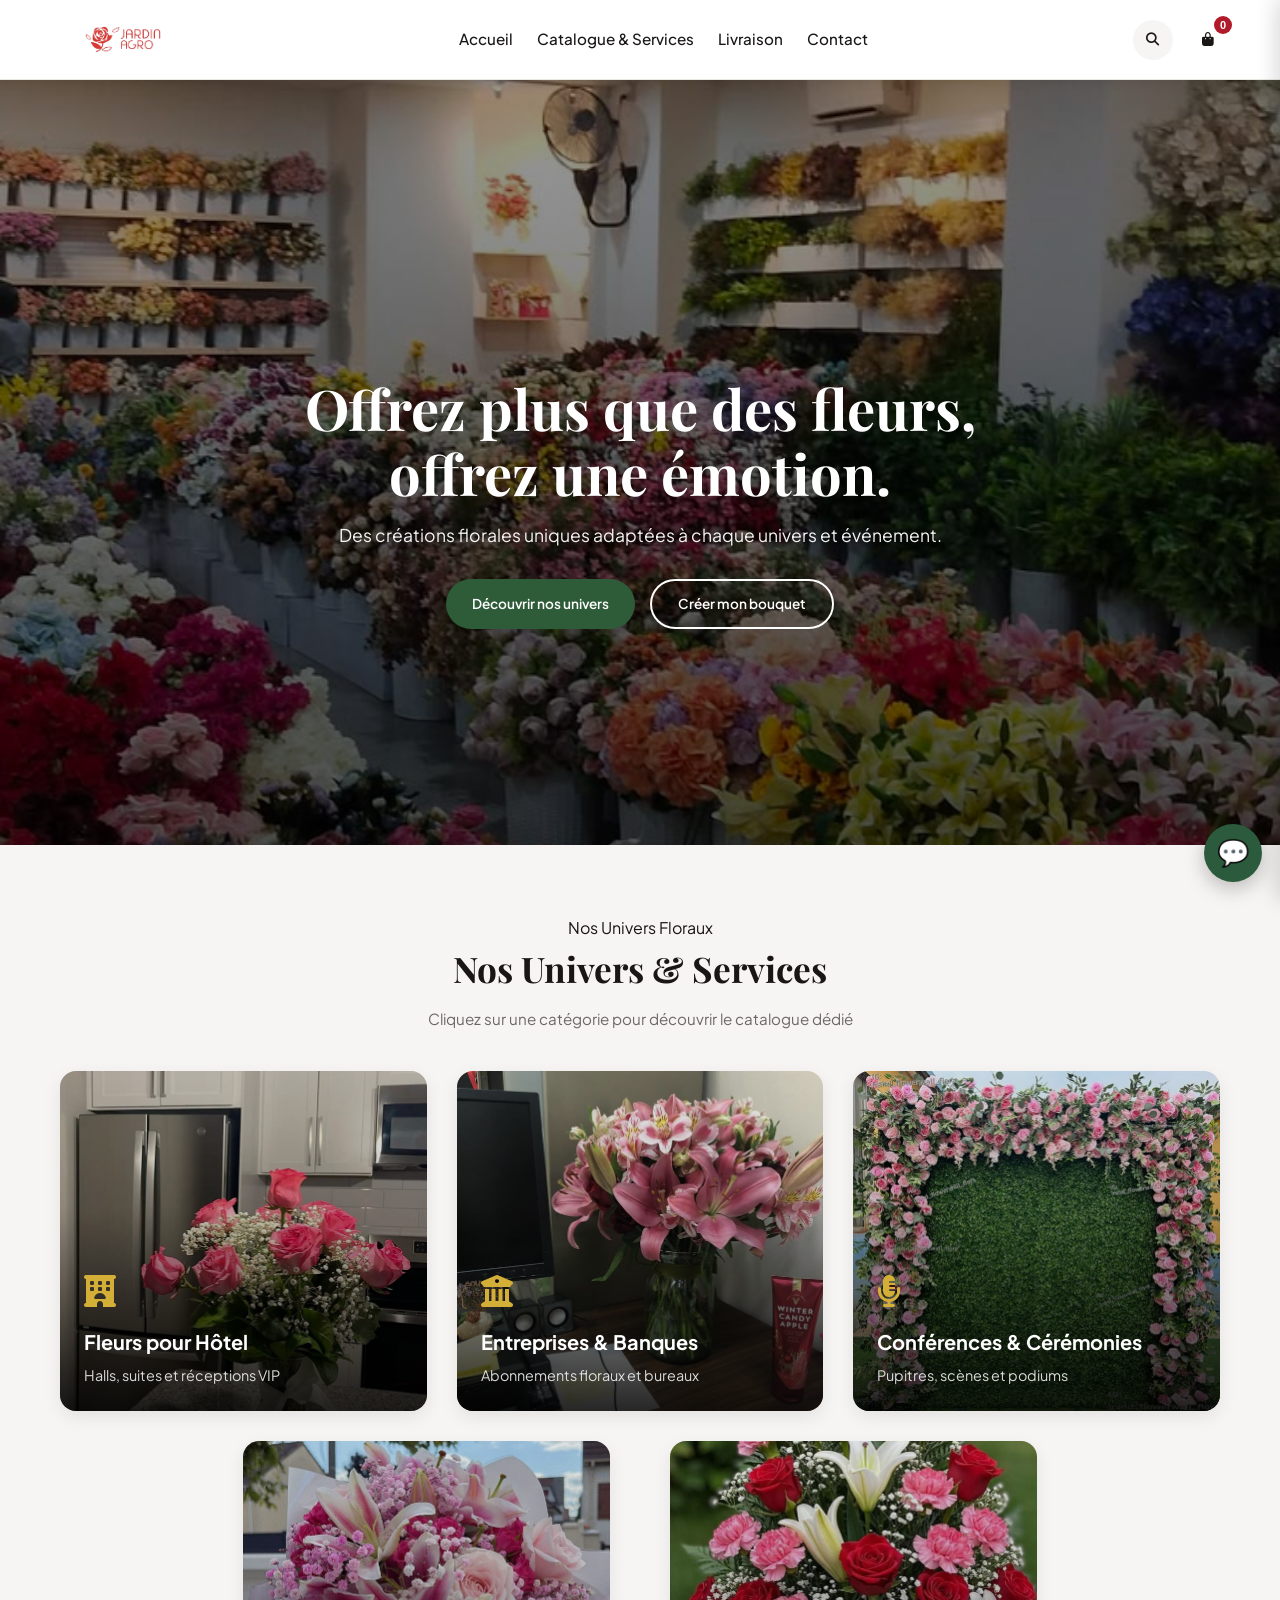
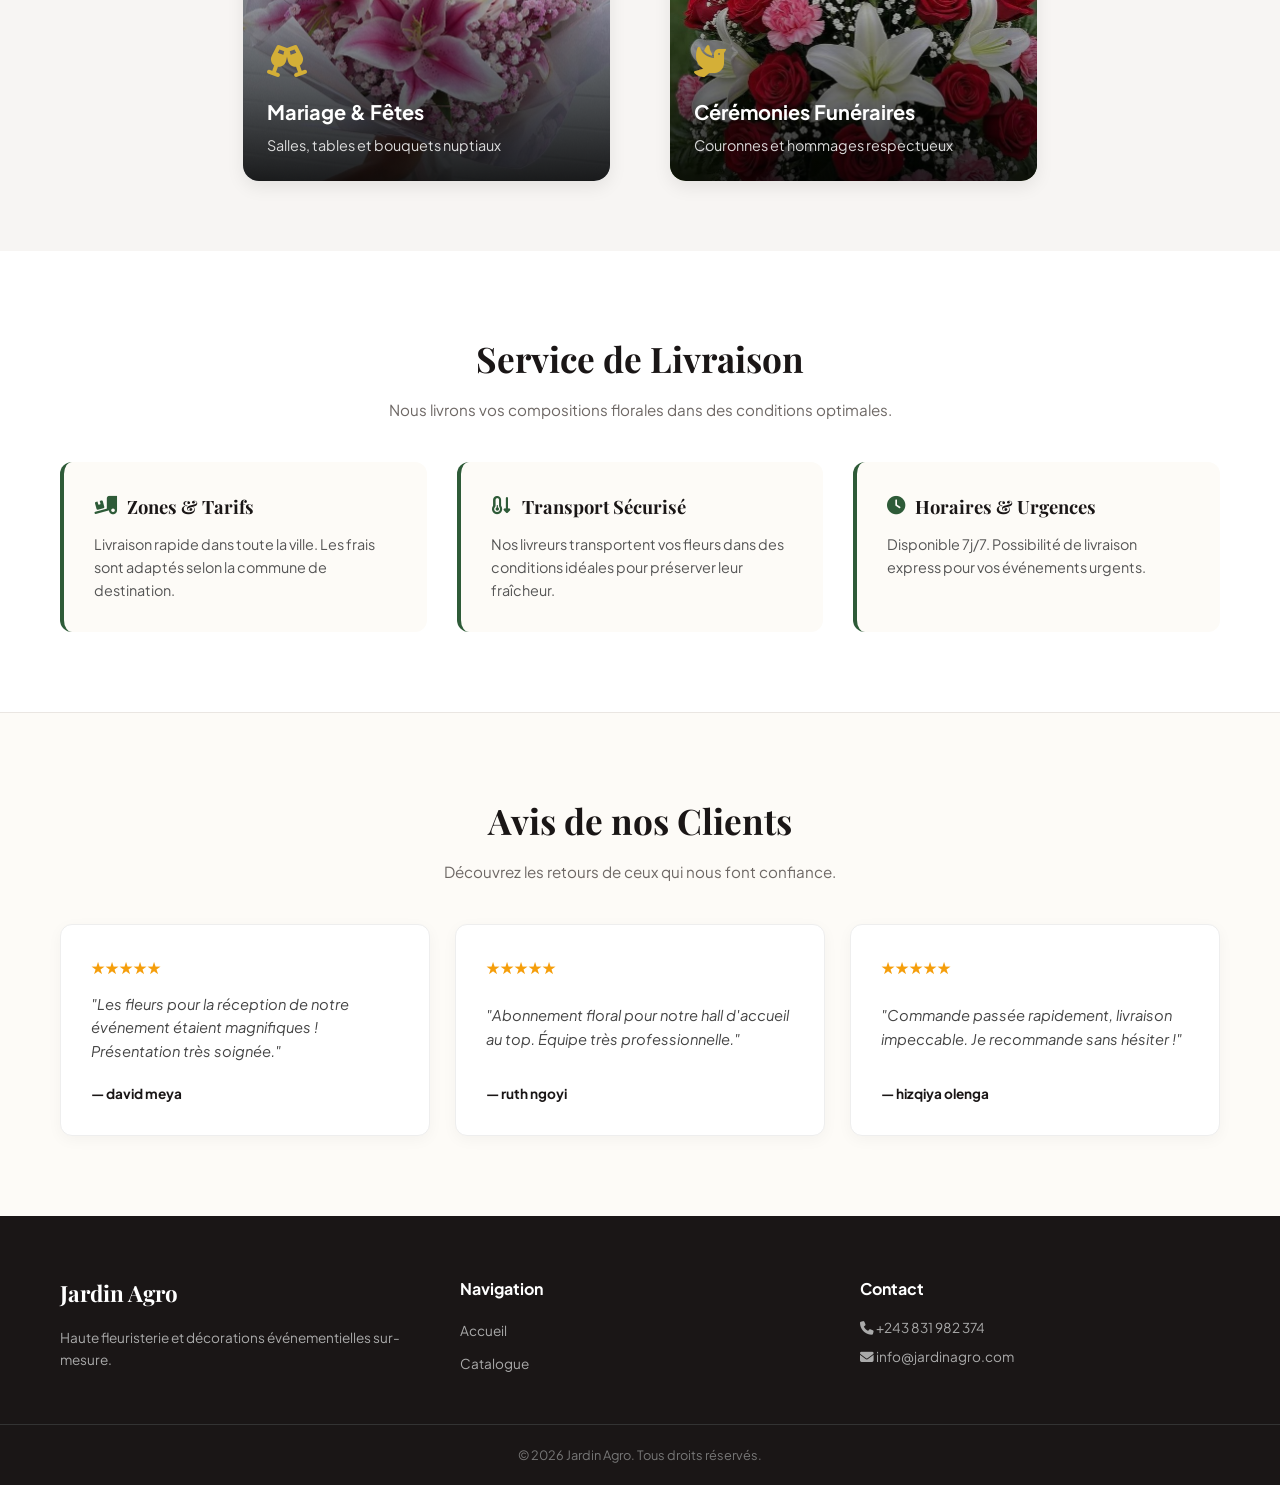
==== index.html @ 0d2e0cc0 "Remove floating FAQ button and styles Removed floating FAQ button and its associated styles." ====
<!DOCTYPE html>
<html lang="fr">
<head>
  <meta charset="UTF-8">
  <meta name="viewport" content="width=device-width, initial-scale=1.0">
  <title>Jardin Agro — Haute Fleuristerie</title>

  <!-- Google Fonts & Font Awesome -->
  <link rel="preconnect" href="https://fonts.googleapis.com">
  <link rel="preconnect" href="https://fonts.gstatic.com" crossorigin>
  <link href="https://fonts.googleapis.com/css2?family=Playfair+Display:wght@600;700&family=Plus+Jakarta+Sans:wght@400;500;600;700&display=swap" rel="stylesheet">
  <link rel="stylesheet" href="https://cdnjs.cloudflare.com/ajax/libs/font-awesome/6.4.0/css/all.min.css">
  <link rel="stylesheet" href="css/style.css?v=5.0">

  <!-- Style additionnel pour les suggestions de recherche -->
  <style>
    .search-suggestions{
      position: absolute;
      top: calc(100% + 8px);
      right: 0;
      width: 260px;
      max-width: 80vw;
      background: var(--white, #fff);
      border: 1px solid var(--grey-mid, #EAE6E2);
      border-radius: 12px;
      box-shadow: 0 10px 24px rgba(0,0,0,0.12);
      overflow: hidden;
      display: none;
      z-index: 1100;
    }
    .search-suggestions.active{ display:block; }
    .search-suggestion-item{
      display:flex; align-items:center; gap: 10px;
      padding: 10px 16px;
      font-size: 0.85rem;
      color: var(--ink, #1A1616);
      cursor: pointer;
      font-family: var(--font-body, 'Plus Jakarta Sans', sans-serif);
    }
    .search-suggestion-item + .search-suggestion-item{
      border-top: 1px solid var(--grey-mid, #EAE6E2);
    }
    .search-suggestion-item:hover{ background: var(--bg-light, #F7F5F3); }
    .search-suggestion-item i{ color: var(--primary-color, #2e5b38); width: 14px; text-align:center; flex-shrink:0; }
    .search-suggestion-empty{
      padding: 12px 16px;
      font-size: 0.82rem;
      color: var(--ink-soft, #6E6865);
    }
    @media (max-width: 767px){
      .search-suggestions{
        left: 0; right: 0;
        width: auto; max-width: none;
      }
    }
  </style>
</head>
<body>

  <!-- HEADER -->
  <header class="site-header">
    <div class="container header-inner">
      
      <!-- Logo -->
      <a href="index.html" class="logo" style="display: flex; align-items: center; gap: 12px; text-decoration: none;">
        <img src="image/logi.png" alt="Logo Jardin Agro" style="height: 80px; width: auto;" onerror="this.style.display='none'">
      </a>

      <!-- Navigation -->
      <nav class="nav-menu" id="navMenu">
        <a href="index.html">Accueil</a>
        <a href="#univers">Catalogue & Services</a>
        <a href="#livraison">Livraison</a>
        <a href="#contact">Contact</a>
      </nav>

      <!-- Zone Actions : Recherche + Bouton Hamburger + Panier -->
      <div class="header-actions" style="display: flex; align-items: center; gap: 15px;">
        <div class="search-widget" id="searchWidget">
          <button class="icon-btn" id="searchToggle" aria-label="Rechercher une fleur">
            <i class="fa-solid fa-magnifying-glass"></i>
          </button>
          <form class="search-form" id="searchForm" role="search">
            <input
              type="search"
              id="searchInput"
              class="search-input"
              placeholder="Rechercher une fleur..."
              aria-label="Rechercher une fleur"
              autocomplete="off"
            >
            <div class="search-suggestions" id="searchSuggestions"></div>
          </form>
        </div>
        <button class="menu-toggle" id="menuToggle" aria-label="Ouvrir le menu">
          <span></span>
          <span></span>
          <span></span>
        </button>

        <!-- ✅ BOUTON PANIER CORRIGÉ (Plus de lien vers cart.html) -->
        <button type="button" class="icon-btn" id="cartToggle" aria-label="Panier" style="background:none; border:none; cursor:pointer; position:relative;">
          <i class="fa-solid fa-bag-shopping"></i> 
          <span class="cart-count" id="cartBadge">0</span>
        </button>
      </div>

    </div>
  </header>

  <!-- HERO SECTION -->
  <section class="hero">
    <div class="hero-media">
      <img src="image/couverture.jpg" alt="Accueil Jardin Agro" class="hero-img">
    </div>
    <div class="hero-overlay"></div>
    <div class="hero-content">
      <h1 class="hero-title">Offrez plus que des fleurs, offrez une émotion.</h1>
      <p class="hero-subtitle">Des créations florales uniques adaptées à chaque univers et événement.</p>
      <div style="display:flex; gap:15px; justify-content:center;">
        <div style="display:flex; gap:15px; justify-content:center;">
          <a href="#univers" class="btn btn-primary">Découvrir nos univers</a>
          <a href="creer-bouquet.html" class="btn btn-secondary">Créer mon bouquet</a>
        </div>
      </div>
    </div>
  </section>

  <!-- SECTION UNIVERS & SERVICES -->
  <section id="univers" class="services-section">
    <div class="container">
      <div class="section-header">
        <span class="sub-title">Nos Univers Floraux</span>
        <h2>Nos Univers & Services</h2>
        <p>Cliquez sur une catégorie pour découvrir le catalogue dédié</p>
      </div>

      <div class="services-grid">
        
        <!-- 1. Hôtel -->
        <a href="products.html?category=hotel" class="service-card-link">
          <div class="service-card">
            <img src="image/hotel.jpg" alt="Fleurs pour Hôtel" class="service-card-bg">
            <div class="service-card-overlay"></div>
            <div class="service-card-content">
              <div class="service-card-icon"><i class="fa-solid fa-hotel"></i></div>
              <h3 class="service-card-title">Fleurs pour Hôtel</h3>
              <p class="service-card-desc">Halls, suites et réceptions VIP</p>
            </div>
          </div>
        </a>

        <!-- 2. Entreprises & Banques -->
        <a href="products.html?category=entreprise" class="service-card-link">
          <div class="service-card">
            <img src="image/bureau.jpg" alt="Fleurs Entreprises & Banques" class="service-card-bg">
            <div class="service-card-overlay"></div>
            <div class="service-card-content">
              <div class="service-card-icon"><i class="fa-solid fa-building-columns"></i></div>
              <h3 class="service-card-title">Entreprises & Banques</h3>
              <p class="service-card-desc">Abonnements floraux et bureaux</p>
            </div>
          </div>
        </a>

        <!-- 3. Conférences & Cérémonies -->
        <a href="products.html?category=conference" class="service-card-link">
          <div class="service-card">
            <img src="image/evenement.jpg" alt="Conférences et Cérémonies" class="service-card-bg">
            <div class="service-card-overlay"></div>
            <div class="service-card-content">
              <div class="service-card-icon"><i class="fa-solid fa-microphone-lines"></i></div>
              <h3 class="service-card-title">Conférences & Cérémonies</h3>
              <p class="service-card-desc">Pupitres, scènes et podiums</p>
            </div>
          </div>
        </a>

        <!-- 4. Mariage & Fêtes -->
        <a href="products.html?category=mariage" class="service-card-link">
          <div class="service-card">
            <img src="image/mariage.jpg" alt="Mariage et Fêtes" class="service-card-bg">
            <div class="service-card-overlay"></div>
            <div class="service-card-content">
              <div class="service-card-icon"><i class="fa-solid fa-champagne-glasses"></i></div>
              <h3 class="service-card-title">Mariage & Fêtes</h3>
              <p class="service-card-desc">Salles, tables et bouquets nuptiaux</p>
            </div>
          </div>
        </a>

        <!-- 5. Funéraire -->
        <a href="products.html?category=funeraire" class="service-card-link">
          <div class="service-card">
            <img src="image/RIP/finerail.jpg" alt="Cérémonies Funéraires" class="service-card-bg">
            <div class="service-card-overlay"></div>
            <div class="service-card-content">
              <div class="service-card-icon"><i class="fa-solid fa-dove"></i></div>
              <h3 class="service-card-title">Cérémonies Funéraires</h3>
              <p class="service-card-desc">Couronnes et hommages respectueux</p>
            </div>
          </div>
        </a>

      </div>
    </div>
  </section>

  <!-- SECTION LIVRAISON -->
  <section id="livraison" class="section-livraison">
    <div class="container">
      <div class="section-header">
        <h2>Service de Livraison</h2>
        <p>Nous livrons vos compositions florales dans des conditions optimales.</p>
      </div>

      <div class="features-grid">
        <div class="feature-card">
          <h3><i class="fa-solid fa-truck-ramp-box"></i> Zones & Tarifs</h3>
          <p>Livraison rapide dans toute la ville. Les frais sont adaptés selon la commune de destination.</p>
        </div>

        <div class="feature-card">
          <h3><i class="fa-solid fa-temperature-arrow-down"></i> Transport Sécurisé</h3>
          <p>Nos livreurs transportent vos fleurs dans des conditions idéales pour préserver leur fraîcheur.</p>
        </div>

        <div class="feature-card">
          <h3><i class="fa-solid fa-clock"></i> Horaires & Urgences</h3>
          <p>Disponible 7j/7. Possibilité de livraison express pour vos événements urgents.</p>
        </div>
      </div>
    </div>
  </section>

  <!-- SECTION AVIS CLIENTS -->
  <section class="section-reviews">
    <div class="container">
      <div class="section-header">
        <h2>Avis de nos Clients</h2>
        <p>Découvrez les retours de ceux qui nous font confiance.</p>
      </div>

      <div class="reviews-grid">
        <div class="review-card">
          <div class="stars">★★★★★</div>
          <p class="review-text">"Les fleurs pour la réception de notre événement étaient magnifiques ! Présentation très soignée."</p>
          <p class="review-author">— david meya</p>
        </div>

        <div class="review-card">
          <div class="stars">★★★★★</div>
          <p class="review-text">"Abonnement floral pour notre hall d'accueil au top. Équipe très professionnelle."</p>
          <p class="review-author">— ruth ngoyi</p>
        </div>

        <div class="review-card">
          <div class="stars">★★★★★</div>
          <p class="review-text">"Commande passée rapidement, livraison impeccable. Je recommande sans hésiter !"</p>
          <p class="review-author">— hizqiya olenga</p>
        </div>
      </div>
    </div>
  </section>

  <!-- FOOTER -->
  <footer class="site-footer">
    <div class="container footer-grid">
      <div class="footer-col">
        <h3 class="footer-logo">Jardin Agro</h3>
        <p>Haute fleuristerie et décorations événementielles sur-mesure.</p>
      </div>
      <div class="footer-col">
        <h4>Navigation</h4>
        <ul>
          <li><a href="index.html">Accueil</a></li>
          <li><a href="#univers">Catalogue</a></li>
        </ul>
      </div>
      <div class="footer-col" id="contact">
        <h4>Contact</h4>
        <p><i class="fa-solid fa-phone"></i> +243 831 982 374</p>
        <p><i class="fa-solid fa-envelope"></i> info@jardinagro.com</p>
      </div>
    </div>
    <div class="footer-bottom">
      <p>© 2026 Jardin Agro. Tous droits réservés.</p>
    </div>
  </footer>

  <!-- ✅ DRAWER PANIER ET OVERLAY -->
  <div id="cartOverlay" class="cart-overlay"></div>
  <aside id="cartDrawer" class="cart-drawer">
    <div class="cart-header">
      <h2>Votre Panier</h2>
      <button id="cartCloseBtn" class="cart-close" aria-label="Fermer">&times;</button>
    </div>
    
    <div id="cartItems" class="cart-body">
      <!-- Le panier sera injecté ici dynamiquement via cart.js -->
    </div>

    <div class="cart-footer">
      <div class="cart-total-row">
        <span>Total :</span>
        <span id="cartTotal">$0</span>
      </div>
      <button id="cartWhatsappBtn" class="cart-whatsapp-btn">
        <i class="fa-brands fa-whatsapp"></i> Commander sur WhatsApp
      </button>
    </div>
  </aside>

  <!-- SCRIPTS -->
  <script src="js/data.js"></script>
  <script src="js/cart.js"></script>
  <script src="js/main.js"></script>

  <!-- SCRIPT JS MOBILE MENU, RECHERCHE & SUGGESTIONS -->
  <script>
    
      /* =====================================================
         RECHERCHE + SUGGESTIONS
         Liste de suggestions statique (page, catégories, quelques
         fleurs). Si vous avez une liste de fleurs dans js/data.js
         (ex. un tableau FLOWERS), vous pouvez la fusionner ici
         avec SEARCH_SUGGESTIONS pour que les suggestions restent
         synchronisées avec votre catalogue réel.
         ===================================================== */
      const SEARCH_SUGGESTIONS = [
        { label: 'Créer mon bouquet',        icon: 'fa-solid fa-wand-magic-sparkles', url: 'creer-bouquet.html' },
        { label: 'Fleurs pour hôtel',         icon: 'fa-solid fa-hotel',               url: 'products.html?category=hotel' },
        { label: 'Fleurs de bureau',          icon: 'fa-solid fa-building-columns',    url: 'products.html?category=entreprise' },
        { label: 'Entreprises & banques',     icon: 'fa-solid fa-building-columns',    url: 'products.html?category=entreprise' },
        { label: 'Fleurs pour conférence',    icon: 'fa-solid fa-microphone-lines',    url: 'products.html?category=conference' },
        { label: 'Bouquets de mariage',       icon: 'fa-solid fa-champagne-glasses',   url: 'products.html?category=mariage' },
        { label: 'Couronnes funéraires',      icon: 'fa-solid fa-dove',                url: 'products.html?category=funeraire' },
        { label: 'Rose rouge',                icon: 'fa-solid fa-seedling',            url: 'products.html?search=rose%20rouge' },
        { label: 'Rose blanche',              icon: 'fa-solid fa-seedling',            url: 'products.html?search=rose%20blanche' },
        { label: 'Tulipe',                    icon: 'fa-solid fa-seedling',            url: 'products.html?search=tulipe' },
        { label: 'Tournesol',                 icon: 'fa-solid fa-seedling',            url: 'products.html?search=tournesol' },
        { label: 'Lys',                       icon: 'fa-solid fa-seedling',            url: 'products.html?search=lys' },
      ];

      const searchWidget = document.getElementById('searchWidget');
      const searchToggle = document.getElementById('searchToggle');
      const searchForm = document.getElementById('searchForm');
      const searchInput = document.getElementById('searchInput');
      const searchSuggestions = document.getElementById('searchSuggestions');

      function renderSuggestions(query) {
        if (!searchSuggestions) return;
        const q = query.trim().toLowerCase();

        if (q.length === 0) {
          searchSuggestions.classList.remove('active');
          searchSuggestions.innerHTML = '';
          return;
        }

        const matches = SEARCH_SUGGESTIONS.filter(s => s.label.toLowerCase().includes(q)).slice(0, 6);

        if (matches.length === 0) {
          searchSuggestions.innerHTML = '<div class="search-suggestion-empty">Aucune suggestion — appuyez sur Entrée pour rechercher</div>';
          searchSuggestions.classList.add('active');
          return;
        }

        searchSuggestions.innerHTML = matches.map(s =>
          `<div class="search-suggestion-item" data-url="${s.url}">
             <i class="${s.icon}"></i><span>${s.label}</span>
           </div>`
        ).join('');

        searchSuggestions.querySelectorAll('.search-suggestion-item').forEach((item, i) => {
          item.addEventListener('click', () => { window.location.href = matches[i].url; });
        });

        searchSuggestions.classList.add('active');
      }

      if (searchWidget && searchToggle && searchForm && searchInput) {
        searchToggle.addEventListener('click', () => {
          searchWidget.classList.toggle('active');
          if (searchWidget.classList.contains('active')) {
            searchInput.focus();
          }
        });

        searchInput.addEventListener('input', () => renderSuggestions(searchInput.value));
        searchInput.addEventListener('focus', () => renderSuggestions(searchInput.value));

        searchForm.addEventListener('submit', (e) => {
          e.preventDefault();
          const query = searchInput.value.trim();
          if (query.length > 0) {
            window.location.href = `products.html?search=${encodeURIComponent(query)}`;
          }
        });

        document.addEventListener('click', (e) => {
          if (!searchWidget.contains(e.target)) {
            searchWidget.classList.remove('active');
            searchSuggestions.classList.remove('active');
          }
        });
      }
  </script>
<!-- BOUTON FAQ FLOTTANT -->
<!-- BOUTON FAQ FLOTTANT -->
<script src="js/chatbot.js" defer></script>
</style>
</body>
</html>
---- css/style.css ----
/* ===========================================================
   JARDIN AGRO — Design System (Corrigé & Harmonisé)
   =========================================================== */

/* 1. IMPORTS & POLICES */
@import url('https://fonts.googleapis.com/css2?family=Playfair+Display:ital,wght@0,600;0,700;1,400&family=Plus+Jakarta+Sans:wght@400;500;600;700&display=swap');

/* 2. VARIABLES GLOBALES */
:root {
  --red:           #B11A29;
  --red-dark:      #7A0E1A;
  --red-light:     #D94456;
  --primary-color: #2e5b38;
  --primary-hover: #23472c;
  --accent-gold:   #d4af37;

  --white:         #FFFFFF;
  --bg-light:      #F7F5F3;
  --grey-mid:      #EAE6E2;
  --ink:           #1A1616;
  --ink-soft:      #6E6865;

  --font-display: 'Playfair Display', serif;
  --font-body:    'Plus Jakarta Sans', sans-serif;

  --container:    1200px;
  --radius-card:  16px;
  --header-h:     80px;
}

/* 3. REINITIALISATION & BASE */
*, *::before, *::after {
  box-sizing: border-box;
  margin: 0;
  padding: 0;
}

html {
  scroll-behavior: smooth;
}

html, body {
  width: 100%;
  max-width: 100%;
  overflow-x: hidden;
  background-color: var(--white);
  color: var(--ink);
  font-family: var(--font-body);
  line-height: 1.6;
}

img {
  max-width: 100%;
  display: block;
}

a {
  text-decoration: none;
  color: inherit;
}

h1, h2, h3, .hero-title, .section-title, .logo-text {
  font-family: var(--font-display);
}

.container {
  width: 100%;
  max-width: var(--container);
  margin-left: auto;
  margin-right: auto;
  padding-left: 20px;
  padding-right: 20px;
}

.section-header {
  text-align: center;
  margin-bottom: 40px;
}

.section-header h2 {
  font-size: 2.2rem;
  margin-bottom: 10px;
  color: var(--ink);
}

.section-header p {
  color: var(--ink-soft);
  font-size: 0.95rem;
}

/* ===========================================================
   4. HEADER & NAVIGATION
   (Un seul système unifié : .site-header)
   =========================================================== */
.site-header {
  position: sticky;
  top: 0;
  left: 0;
  width: 100%;
  height: var(--header-h);
  z-index: 1000;
  display: flex;
  align-items: center;
  background: rgba(255, 255, 255, 0.95);
  -webkit-backdrop-filter: blur(10px);
  backdrop-filter: blur(10px);
  box-shadow: 0 2px 10px rgba(0, 0, 0, 0.08);
  border-bottom: 1px solid var(--grey-mid);
}

.header-inner {
  display: flex;
  align-items: center;
  justify-content: space-between;
  width: 100%;
}

.logo {
  display: flex;
  align-items: center;
  gap: 12px;
  font-family: var(--font-display);
  font-weight: 700;
  font-size: 1.25rem;
  color: var(--ink);
}

.logo img {
  height: 45px;
  width: auto;
  object-fit: contain;
}

.header-actions {
  display: flex;
  align-items: center;
  gap: 14px;
}

.icon-btn {
  width: 40px;
  height: 40px;
  border-radius: 50%;
  background: var(--bg-light);
  display: flex;
  align-items: center;
  justify-content: center;
  color: var(--ink);
  border: none;
  cursor: pointer;
}

/* Menu de navigation (desktop par défaut) */
.nav-menu {
  display: flex;
  align-items: center;
  gap: 24px;
  list-style: none;
  margin: 0;
  padding: 0;
}

.nav-menu a {
  text-decoration: none;
  color: var(--ink);
  font-weight: 500;
  font-size: 0.95rem;
  transition: color 0.2s ease;
}

.nav-menu a:hover,
.nav-menu a.active {
  color: var(--primary-color);
}

/* Bouton Hamburger (mobile) - une seule classe : .menu-toggle */
.menu-toggle {
  display: none;
  flex-direction: column;
  justify-content: space-between;
  width: 28px;
  height: 20px;
  background: transparent;
  border: none;
  cursor: pointer;
  padding: 0;
}

.menu-toggle span {
  width: 100%;
  height: 3px;
  background-color: var(--ink);
  border-radius: 2px;
  transition: all 0.3s ease-in-out;
}

.menu-toggle.active span:nth-child(1) {
  transform: translateY(8.5px) rotate(45deg);
}
.menu-toggle.active span:nth-child(2) {
  opacity: 0;
}
.menu-toggle.active span:nth-child(3) {
  transform: translateY(-8.5px) rotate(-45deg);
}

/* Widget de recherche (loupe) dans le header */
.search-widget {
  position: relative;
  display: flex;
  align-items: center;
}

.search-form {
  position: absolute;
  right: 46px;
  top: 50%;
  transform: translateY(-50%) scaleX(0);
  transform-origin: right center;
  opacity: 0;
  pointer-events: none;
  transition: transform 0.25s ease, opacity 0.2s ease;
}

.search-widget.active .search-form {
  transform: translateY(-50%) scaleX(1);
  opacity: 1;
  pointer-events: auto;
}

.search-input {
  width: 220px;
  max-width: 45vw;
  padding: 9px 16px;
  border-radius: 999px;
  border: 1px solid var(--grey-mid);
  background: var(--white);
  font-family: var(--font-body);
  font-size: 0.9rem;
  color: var(--ink);
  outline: none;
  box-shadow: 0 4px 12px rgba(0, 0, 0, 0.08);
}

.search-input:focus {
  border-color: var(--primary-color);
}

@media (max-width: 767px) {
  .search-form {
    position: fixed;
    left: 12px;
    right: 12px;
    top: var(--header-h);
    transform: translateY(-8px) scaleX(1);
    transform-origin: top center;
  }

  .search-widget.active .search-form {
    transform: translateY(0) scaleX(1);
  }

  .search-input {
    width: 100%;
    max-width: none;
  }
}

/* 5. BOUTONS GENERAUX */
.btn {
  display: inline-flex;
  align-items: center;
  justify-content: center;
  padding: 12px 26px;
  border-radius: 999px;
  font-weight: 600;
  font-size: 0.85rem;
  transition: all 0.25s ease;
  border: none;
  cursor: pointer;
}

.btn-primary {
  background: var(--primary-color);
  color: var(--white);
}

.btn-primary:hover {
  background: var(--primary-hover);
}

/* 6. HERO SECTION */
.hero {
  position: relative;
  height: 85vh;
  min-height: 520px;
  display: flex;
  align-items: center;
  justify-content: center;
  text-align: center;
  color: var(--white);
  padding-top: var(--header-h);
}

.hero-media {
  position: absolute;
  inset: 0;
  z-index: 0;
}

.hero-media video, .hero-media img {
  width: 100%;
  height: 100%;
  object-fit: cover;
  object-position: center;
}

.hero-overlay {
  position: absolute;
  inset: 0;
  background: linear-gradient(180deg, rgba(0,0,0,0.4) 0%, rgba(0,0,0,0.65) 100%);
  z-index: 1;
}

.hero-content {
  position: relative;
  z-index: 2;
  max-width: 800px;
  margin: 0 auto;
  padding: 0 20px;
  display: flex;
  flex-direction: column;
  align-items: center;
}

.hero-title {
  font-size: clamp(2rem, 4.5vw, 3.5rem);
  line-height: 1.15;
  margin-bottom: 16px;
  color: var(--white);
}

.hero-subtitle {
  font-size: 1.1rem;
  font-weight: 400;
  margin-bottom: 30px;
  opacity: 0.95;
  text-shadow: 0 1px 5px rgba(0, 0, 0, 0.4);
}

/* ===========================================================
   7. SECTION SERVICES & UNIVERS
   (grille unique, plus de règles concurrentes)
   =========================================================== */
/* 7. SECTION SERVICES & UNIVERS (AJUSTÉ POUR PC ET MOBILE) */
.services-section {
  padding: 70px 0;
  background: var(--bg-light);
}

.services-grid {
  display: grid;
  grid-template-columns: repeat(3, 1fr); /* 3 colonnes sur PC */
  gap: 30px;
  max-width: 1200px;
  margin: 0 auto;
}

.service-card-link {
  display: block;
  width: 100%;
}

.service-card {
  position: relative;
  height: 340px; /* Plus haute pour mieux respirer */
  width: 100%;
  border-radius: var(--radius-card);
  overflow: hidden;
  box-shadow: 0 6px 18px rgba(0, 0, 0, 0.08);
  transition: transform 0.3s ease, box-shadow 0.3s ease;
  display: flex;
  align-items: flex-end;
}

.service-card:hover {
  transform: translateY(-6px);
  box-shadow: 0 12px 25px rgba(0, 0, 0, 0.15);
}

.service-card-bg {
  position: absolute;
  top: 0;
  left: 0;
  width: 100%;
  height: 100%;
  object-fit: cover;
  transition: transform 0.5s ease;
}

.service-card:hover .service-card-bg {
  transform: scale(1.08);
}

.service-card-overlay {
  position: absolute;
  inset: 0;
  background: linear-gradient(to top, rgba(0,0,0,0.85) 0%, rgba(0,0,0,0.2) 60%, rgba(0,0,0,0.1) 100%);
  z-index: 1;
}

.service-card-content {
  position: relative;
  z-index: 2;
  padding: 24px;
  color: var(--white);
  width: 100%;
}

.service-card-icon {
  font-size: 2rem;
  color: var(--accent-gold);
  margin-bottom: 10px;
}

.service-card-title {
  font-family: var(--font-body);
  font-size: 1.25rem;
  font-weight: 700;
  margin-bottom: 6px;
  color: var(--white);
}

.service-card-desc {
  font-family: var(--font-body);
  font-size: 0.9rem;
  opacity: 0.9;
  color: #f0f0f0;
}

/* Centrage propre des 2 cartes de la 2nde ligne sur PC */
@media (min-width: 992px) {
  .services-grid > .service-card-link:nth-child(4) {
    grid-column: 1 / 2;
    margin-left: 50%; /* Décale la 4ème carte pour équilibrer la ligne */
  }
  .services-grid > .service-card-link:nth-child(5) {
    grid-column: 3 / 4;
    margin-left: -50%; /* Rapproche la 5ème carte */
  }
}

/* Ajustements pour Tablettes */
@media (max-width: 991px) and (min-width: 768px) {
  .services-grid {
    grid-template-columns: repeat(2, 1fr);
  }
  .services-grid > .service-card-link:last-child:nth-child(odd) {
    grid-column: 1 / -1;
    max-width: calc(50% - 15px);
    justify-self: center;
  }
}

/* Ajustements pour Mobile */
@media (max-width: 767px) {
  .services-grid {
    grid-template-columns: 1fr;
    gap: 20px;
  }
  .service-card {
    height: 240px;
  }
  .services-grid > .service-card-link:last-child:nth-child(odd) {
    max-width: 100%;
  }
     }


/* 8. GRILLE DU CATALOGUE & CARTES PRODUITS */
.products-section {
  padding: 60px 0;
  background: var(--bg-light);
}

#productsGrid {
  display: grid;
  grid-template-columns: repeat(auto-fill, minmax(260px, 1fr));
  gap: 30px;
  margin-top: 30px;
}

.gallery-item {
  background: var(--white);
  border-radius: var(--radius-card);
  border: 1px solid var(--grey-mid);
  box-shadow: 0 4px 15px rgba(0, 0, 0, 0.05);
  overflow: hidden;
  transition: transform 0.3s ease, box-shadow 0.3s ease;
}

.gallery-item:hover {
  transform: translateY(-5px);
  box-shadow: 0 10px 25px rgba(0, 0, 0, 0.12);
}

.product-card {
  position: relative;
  width: 100%;
  height: 320px;
  display: flex;
  flex-direction: column;
  justify-content: flex-end;
  background: var(--white);
  border-radius: var(--radius-card);
  border: 1px solid var(--grey-mid);
  overflow: hidden;
}

.product-card img {
  position: absolute;
  inset: 0;
  width: 100%;
  height: 100%;
  object-fit: cover;
  transition: transform 0.4s ease;
}

.product-card:hover img {
  transform: scale(1.05);
}

/* Badge Livrable & Sur-Mesure */
.badge-livrable {
  position: absolute;
  top: 12px;
  left: 12px;
  background: rgba(46, 91, 56, 0.92);
  color: var(--white);
  font-size: 0.75rem;
  font-weight: 600;
  padding: 5px 12px;
  border-radius: 20px;
  z-index: 3;
  display: flex;
  align-items: center;
  gap: 6px;
  -webkit-backdrop-filter: blur(4px);
  backdrop-filter: blur(4px);
}

.badge-livrable.sur-mesure {
  background: rgba(122, 14, 26, 0.92);
}

/* Bloc de texte superposé sur les cartes produit (galerie + détail) */
.gallery-overlay,
.product-details {
  position: relative;
  z-index: 2;
  background: linear-gradient(180deg, rgba(0,0,0,0) 0%, rgba(0,0,0,0.85) 70%);
  padding: 20px 16px 16px 16px;
  width: 100%;
}

.product-details {
  display: flex;
  flex-direction: column;
  gap: 4px;
}

.product-title, .product-details h3 {
  color: var(--white);
  font-weight: 600;
  font-size: 1rem;
}

.product-price, .product-details .price {
  color: var(--accent-gold);
  font-weight: 700;
  font-size: 1.15rem;
}

.btn-discover {
  display: inline-flex;
  align-items: center;
  justify-content: center;
  gap: 8px;
  background-color: var(--accent-gold);
  color: var(--white);
  padding: 8px 16px;
  border-radius: 6px;
  text-decoration: none;
  font-weight: 600;
  font-size: 0.85rem;
  margin-top: 8px;
  transition: background-color 0.2s ease;
  width: fit-content;
}

.btn-discover:hover {
  background-color: #b8952d;
}

/* 9. PAGE DÉTAIL & PERSONNALISATION PRODUIT */
.product-page-container {
  padding-top: calc(var(--header-h) + 40px);
  padding-bottom: 80px;
}

.product-grid, .product-detail-layout {
  display: grid;
  grid-template-columns: 1fr 1.1fr;
  gap: 40px;
  align-items: start;
  margin-bottom: 60px;
}

.product-gallery {
  position: sticky;
  top: calc(var(--header-h) + 20px);
}

.main-image-container {
  position: relative;
  width: 100%;
  height: 480px;
  border-radius: var(--radius-card);
  overflow: hidden;
  background-color: var(--bg-light);
  border: 1px solid var(--grey-mid);
}

.main-image-container img {
  width: 100%;
  height: 100%;
  object-fit: cover;
  transition: transform 0.4s ease;
}

.stock-badge {
  display: inline-block;
  background-color: #e8f5e9;
  color: #2e7d32;
  font-size: 0.8rem;
  font-weight: 700;
  padding: 4px 12px;
  border-radius: 20px;
  margin-bottom: 10px;
}

.customize-form {
  display: flex;
  flex-direction: column;
  gap: 14px;
  background: #fdfbf7;
  padding: 24px;
  border-radius: var(--radius-card);
  border: 1px solid var(--grey-mid);
}

/* CARROUSEL ET OPTIONS DE PERSONNALISATION */
.horizontal-slider {
  display: flex;
  gap: 15px;
  overflow-x: auto;
  scroll-snap-type: x mandatory;
  padding-bottom: 15px;
  -webkit-overflow-scrolling: touch;
}

.horizontal-slider::-webkit-scrollbar {
  height: 6px;
}

.horizontal-slider::-webkit-scrollbar-thumb {
  background: var(--grey-mid);
  border-radius: 10px;
}

.slide-card {
  flex: 0 0 75%;
  scroll-snap-align: center;
  border: 2px solid var(--grey-mid);
  border-radius: 12px;
  padding: 12px;
  background: var(--white);
  position: relative;
  cursor: pointer;
  transition: all 0.25s ease;
}

.slide-card.selected {
  border-color: var(--primary-color);
  background: #f4f8f5;
  box-shadow: 0 4px 12px rgba(46, 91, 56, 0.15);
}

.slide-card img {
  width: 100%;
  height: 180px;
  object-fit: cover;
  border-radius: 8px;
}

.options-grid {
  display: grid;
  grid-template-columns: repeat(3, 1fr);
  gap: 12px;
  margin-bottom: 15px;
}

.opt-card, .option-card {
  position: relative;
  border: 2px solid var(--grey-mid);
  border-radius: 12px;
  padding: 10px;
  background: var(--white);
  cursor: pointer;
  transition: all 0.25s ease;
  display: flex;
  flex-direction: column;
  align-items: center;
  text-align: center;
}

.opt-card:hover, .option-card:hover {
  border-color: #a3b8a8;
  transform: translateY(-2px);
}

.opt-card.selected, .option-card.selected {
  border-color: var(--primary-color);
  background-color: #f4f8f5;
  box-shadow: 0 0 0 1px var(--primary-color);
}

.opt-card img, .option-card img {
  width: 100%;
  height: 70px;
  object-fit: cover;
  border-radius: 6px;
}

.textarea-wrapper {
  position: relative;
  width: 100%;
}

.textarea-wrapper textarea {
  width: 100%;
  min-height: 80px;
  padding: 12px;
  border: 1px solid #ccc;
  border-radius: 8px;
  font-family: var(--font-body);
  font-size: 0.9rem;
  outline: none;
}

.textarea-wrapper textarea:focus {
  border-color: var(--primary-color);
}

.pricing-summary, .order-box {
  background: #fcfbf9;
  border: 1px solid var(--grey-mid);
  padding: 20px;
  border-radius: 16px;
  margin-top: 25px;
}

.btn-whatsapp-large, .btn-order-whatsapp {
  width: 100%;
  background: #25D366;
  color: var(--white);
  border: none;
  padding: 15px;
  border-radius: 30px;
  font-size: 1.1rem;
  font-weight: 700;
  cursor: pointer;
  display: flex;
  align-items: center;
  justify-content: center;
  gap: 10px;
  transition: background 0.2s ease;
}

.btn-whatsapp-large:hover, .btn-order-whatsapp:hover {
  background: #1eb956;
}

/* 10. SECTION LIVRAISON & AVIS CLIENTS */
.section-livraison {
  padding: 80px 0;
  background-color: var(--white);
}

.features-grid {
  display: grid;
  grid-template-columns: repeat(auto-fit, minmax(280px, 1fr));
  gap: 30px;
}

.feature-card {
  background: #fdfbf7;
  padding: 30px;
  border-radius: 12px;
  border-left: 4px solid var(--primary-color);
}

.feature-card h3 {
  font-size: 1.15rem;
  margin-bottom: 12px;
  color: var(--ink);
  display: flex;
  align-items: center;
  gap: 10px;
}

.feature-card h3 i {
  color: var(--primary-color);
}

.feature-card p {
  font-size: 0.9rem;
  color: #555;
  line-height: 1.6;
}

.section-reviews {
  padding: 80px 0;
  background-color: #fdfbf7;
  border-top: 1px solid var(--grey-mid);
}

.reviews-grid {
  display: grid;
  grid-template-columns: repeat(auto-fit, minmax(280px, 1fr));
  gap: 25px;
}

.review-card {
  background: var(--white);
  padding: 30px;
  border-radius: 12px;
  box-shadow: 0 4px 15px rgba(0, 0, 0, 0.04);
  border: 1px solid #eee;
  display: flex;
  flex-direction: column;
  justify-content: space-between;
}

.review-card .stars {
  color: #f59e0b;
  margin-bottom: 12px;
}

.review-text {
  font-size: 0.92rem;
  color: #444;
  font-style: italic;
  margin-bottom: 20px;
}

.review-author {
  font-weight: 700;
  font-size: 0.85rem;
  color: var(--ink);
}

/* 11. FOOTER */
.site-footer {
  background: var(--ink);
  color: var(--white);
  padding-top: 60px;
}

.footer-grid {
  display: grid;
  grid-template-columns: repeat(auto-fit, minmax(220px, 1fr));
  gap: 40px;
  padding-bottom: 40px;
}

.footer-logo {
  font-family: var(--font-display);
  font-size: 1.4rem;
  margin-bottom: 15px;
}

.footer-col h4 {
  margin-bottom: 15px;
  font-size: 1rem;
}

.footer-col ul {
  list-style: none;
}

.footer-col ul li {
  margin-bottom: 8px;
}

.footer-col a, .footer-col p {
  color: #aaa;
  font-size: 0.85rem;
  margin-bottom: 8px;
}

.footer-bottom {
  text-align: center;
  border-top: 1px solid #333;
  padding: 20px 0;
  font-size: 0.8rem;
  color: #777;
}

/* 12. FILTRES (page produits) */
.filter-btn {
  background: var(--white);
  border: 1px solid var(--grey-mid);
  padding: 8px 16px;
  border-radius: 20px;
  font-family: var(--font-body);
  font-size: 0.85rem;
  font-weight: 500;
  color: var(--ink);
  cursor: pointer;
  transition: all 0.2s ease;
  margin-right: 8px;
  margin-bottom: 8px;
}

.filter-btn:hover,
.filter-btn.active {
  background: var(--primary-color);
  color: var(--white);
  border-color: var(--primary-color);
}

/* 13. HERO DE LA PAGE PRODUITS */
.products-hero {
  text-align: center;
  padding: 50px 20px 30px 20px;
  max-width: 800px;
  margin: 0 auto;
}

.products-hero .sub-title {
  display: block;
  font-size: 0.85rem;
  font-weight: 700;
  letter-spacing: 2px;
  color: var(--primary-color);
  text-transform: uppercase;
  margin-bottom: 8px;
}

.products-hero h1 {
  font-family: var(--font-display);
  font-size: 2.5rem;
  font-weight: 700;
  color: var(--ink);
  margin-bottom: 12px;
  line-height: 1.2;
}

.products-hero p {
  font-size: 1.05rem;
  color: #666666;
  margin: 0 auto;
}

.filters-container {
  display: flex;
  justify-content: center;
  padding: 0 20px 40px 20px;
}

.filters-scroll {
  display: flex;
  flex-wrap: wrap;
  justify-content: center;
  gap: 10px;
}

/* ===========================================================
   14. RESPONSIVE — MOBILE & TABLETTE
   (Un seul jeu de breakpoints cohérent : 767px / 768px / 900px)
   =========================================================== */
@media (max-width: 900px) {
  .product-grid, .product-detail-layout {
    grid-template-columns: 1fr;
  }
}

@media (max-width: 767px) {
  .menu-toggle {
    display: flex;
  }

  .nav-menu {
    display: none;
    position: absolute;
    top: var(--header-h);
    left: 0;
    width: 100%;
    background: #ffffff;
    flex-direction: column;
    padding: 20px;
    gap: 15px;
    box-shadow: 0 10px 15px rgba(0, 0, 0, 0.1);
    z-index: 999;
  }

  .nav-menu.active {
    display: flex;
  }

  .nav-menu a {
    padding: 12px 0;
    text-align: center;
    border-bottom: 1px solid #f0f0f0;
    color: var(--ink);
    font-weight: 500;
  }

  .services-grid,
  .features-grid,
  .reviews-grid,
  .footer-grid {
    grid-template-columns: 1fr;
    gap: 20px;
  }

  .services-grid .service-card:last-child:nth-child(odd) {
    max-width: 100%;
  }

  #productsGrid {
    grid-template-columns: 1fr;
  }

  .service-card {
    height: 220px;
  }

  .options-grid {
    grid-template-columns: repeat(2, 1fr);
  }

  .products-hero {
    padding: 30px 15px 20px 15px;
  }

  .products-hero h1 {
    font-size: 1.8rem;
  }
}

@media (min-width: 768px) {
  .menu-toggle {
    display: none;
  }

  .nav-menu {
    display: flex;
  }
}
.header-inner {
  padding-left: 12px;
  padding-right: 12px;
}
.menu-toggle {
  order: 3;
}

.header-actions {
  order: 2;
}
.btn-secondary {
  background: transparent;
  border: 2px solid #fff;
  color: #fff;
}
.btn-secondary:hover {
  background: #fff;
  color: var(--forest, #1F3D2B);
}
#bouquetStage {
  position: relative;
  height: 240px;
  border-radius: 16px;
  overflow: hidden;
}
.stage-pop {
  animation: stagePop 0.35s ease;
}
@keyframes stagePop {
  0%   { transform: scale(0.85); opacity: 0.4; }
  60%  { transform: scale(1.05); opacity: 1; }
  100% { transform: scale(1); }
}
.picker-row {
  display: flex;
  gap: 10px;
  overflow-x: auto;
}
.picker-chip {
  flex-shrink: 0;
  width: 90px;
  text-align: center;
  border-radius: 12px;
  overflow: hidden;
  padding-bottom: 6px;
}
.picker-chip img {
  width: 100%;
  height: 60px;
  object-fit: cover;
  display: block;
     }
/* ===========================================================
   15. PANIER (Cart Drawer)
   =========================================================== */
.cart-overlay {
  position: fixed;
  inset: 0;
  background: rgba(0, 0, 0, 0.5);
  opacity: 0;
  visibility: hidden;
  transition: opacity 0.3s ease, visibility 0.3s ease;
  z-index: 1900;
}
.cart-overlay.active {
  opacity: 1;
  visibility: visible;
}

.cart-drawer {
  position: fixed;
  top: 0;
  right: 0;
  width: 380px;
  max-width: 90vw;
  height: 100%;
  background: var(--white);
  transform: translateX(100%);
  transition: transform 0.3s ease;
  z-index: 2000;
  display: flex;
  flex-direction: column;
  box-shadow: -4px 0 20px rgba(0,0,0,0.15);
}
.cart-drawer.active {
  transform: translateX(0);
}

.cart-header {
  display: flex;
  align-items: center;
  justify-content: space-between;
  padding: 20px;
  border-bottom: 1px solid var(--grey-mid);
}
.cart-close {
  background: none;
  border: none;
  font-size: 28px;
  cursor: pointer;
  line-height: 1;
  color: var(--ink);
}

.cart-body {
  flex: 1;
  overflow-y: auto;
  padding: 0 20px;
}

.cart-footer {
  padding: 20px;
  border-top: 1px solid var(--grey-mid);
}
.cart-total-row {
  display: flex;
  justify-content: space-between;
  font-weight: 700;
  font-size: 1.1rem;
  margin-bottom: 14px;
}
.cart-whatsapp-btn {
  width: 100%;
  background: #25D366;
  color: var(--white);
  border: none;
  padding: 14px;
  border-radius: 30px;
  font-size: 1rem;
  font-weight: 700;
  cursor: pointer;
  display: flex;
  align-items: center;
  justify-content: center;
  gap: 10px;
}
.cart-whatsapp-btn:hover {
  background: #1eb956;
}

.cart-count {
  position: absolute;
  top: -4px;
  right: -4px;
  background: var(--red);
  color: var(--white);
  font-size: 11px;
  font-weight: 700;
  min-width: 18px;
  height: 18px;
  border-radius: 50%;
  display: flex;
  align-items: center;
  justify-content: center;
  padding: 0 4px;
}

@media (max-width: 480px) {
  .cart-drawer {
    width: 100%;
    max-width: 100%;
  }
   }
#cartWhatsappBtn {
  background-color: #386633;
  color: #ffffff;
  border-radius: 30px;
  padding: 12px 24px;
  font-weight: 500;
  border: none;
  width: 100%;
  cursor: pointer;
  transition: background-color 0.3s ease;
}

#cartWhatsappBtn:hover {
  background-color: #2D5A27;
   }
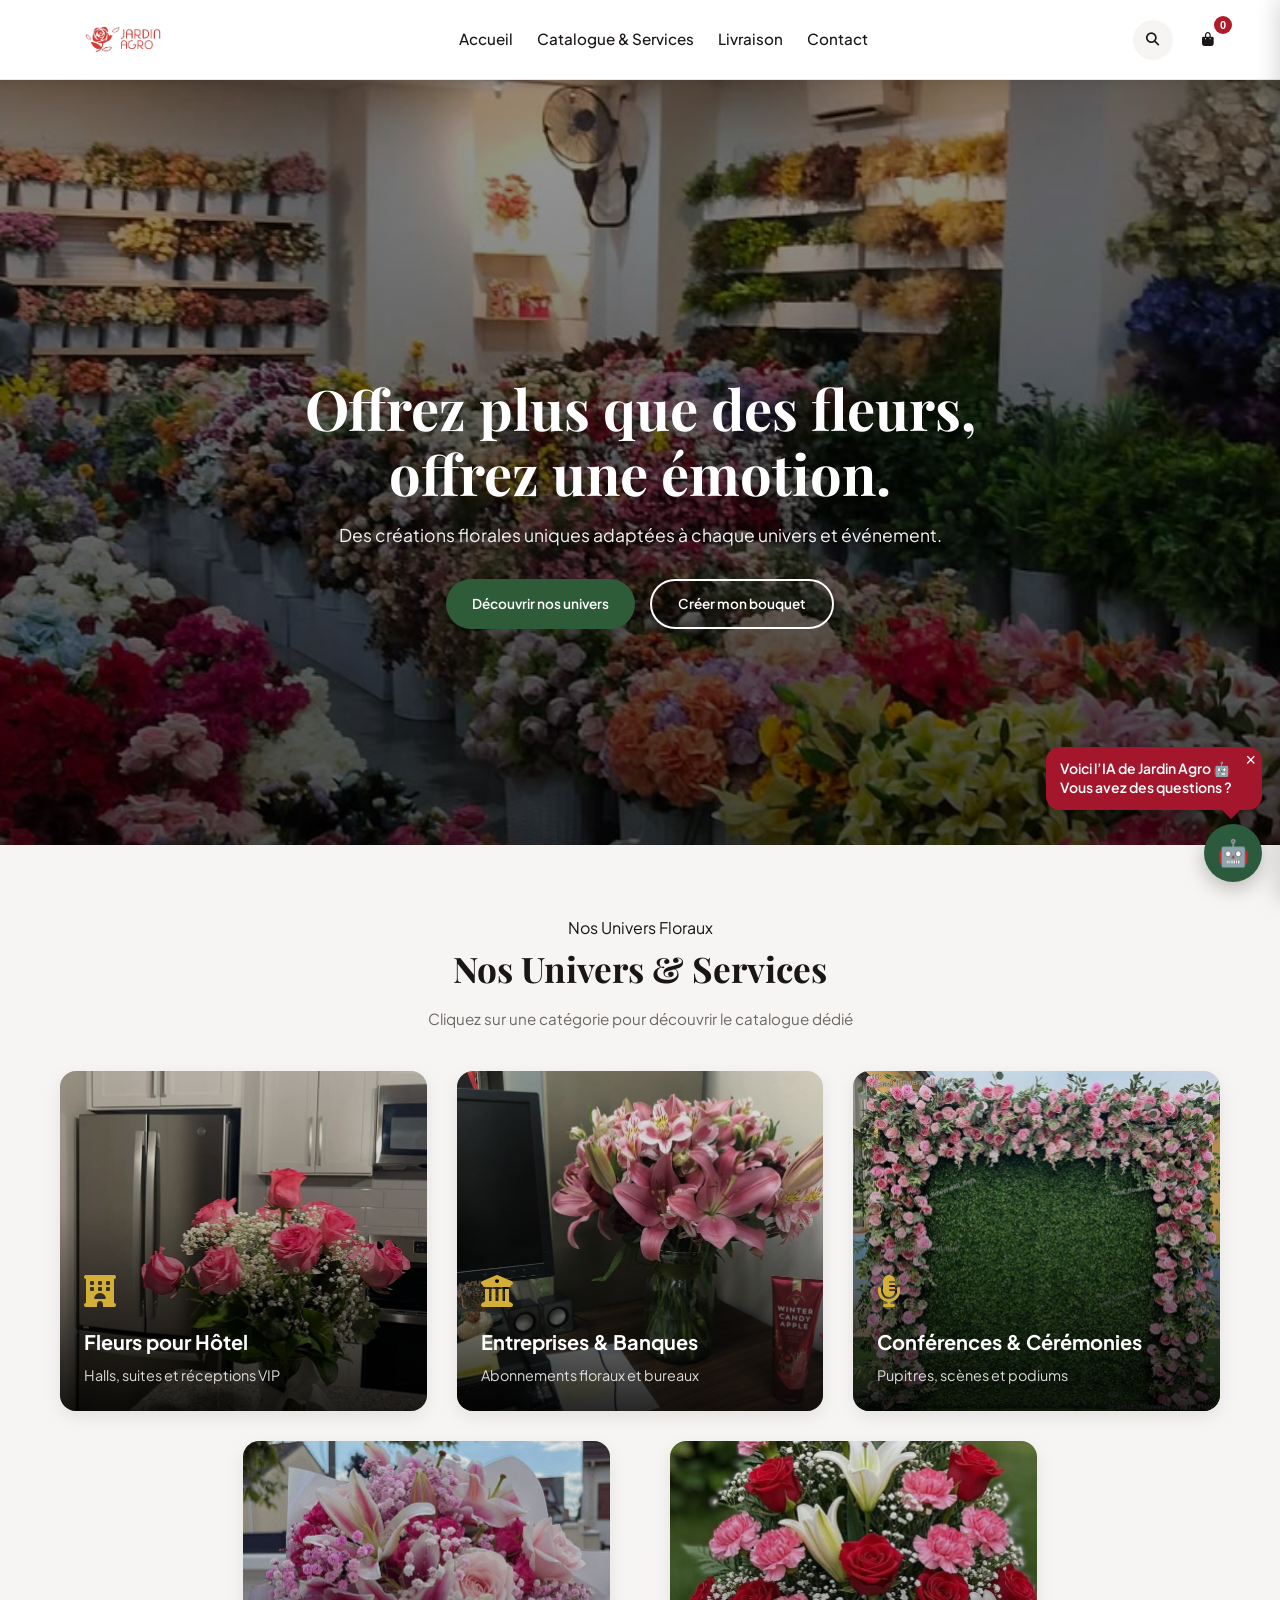
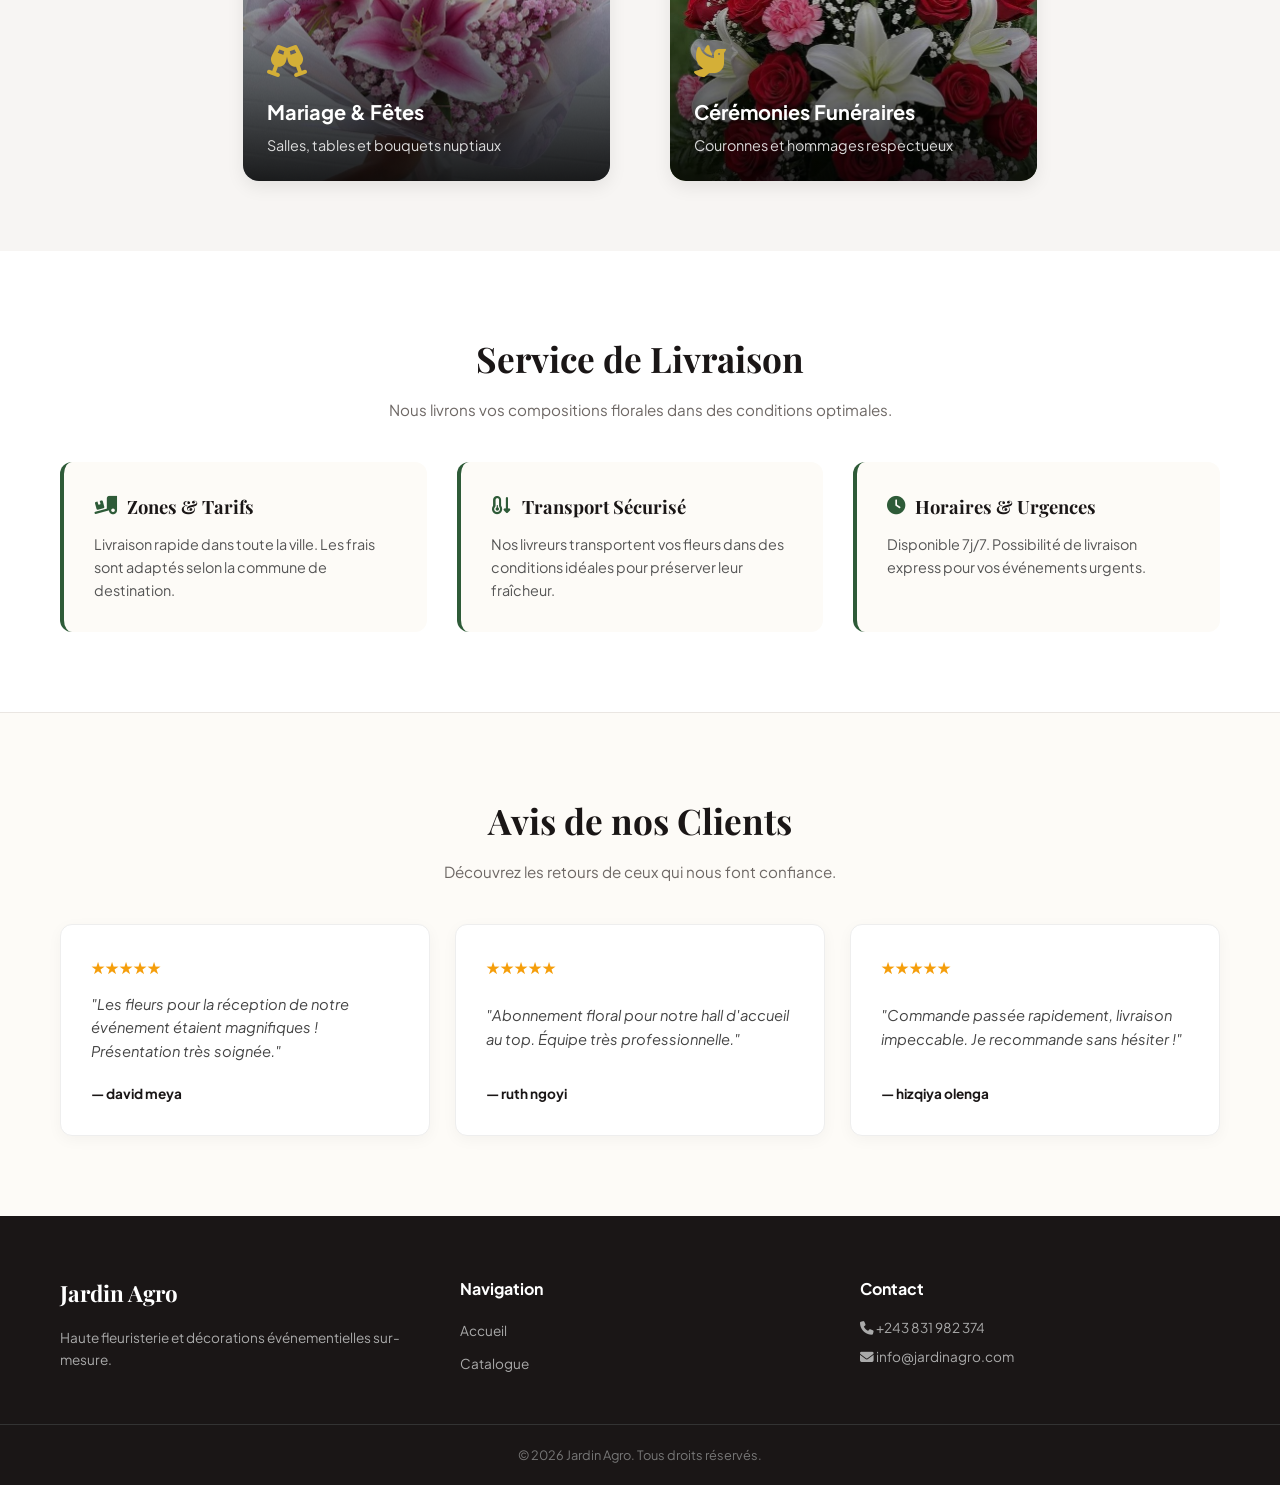
==== commit fee91323: "Update index.html" ====
--- a/index.html
+++ b/index.html
@@ -410,5 +410,6 @@
 <!-- BOUTON FAQ FLOTTANT -->
 <script src="js/chatbot.js" defer></script>
 </style>
+ <script src="js/hint-bouquet.js" defer></script>
 </body>
 </html>
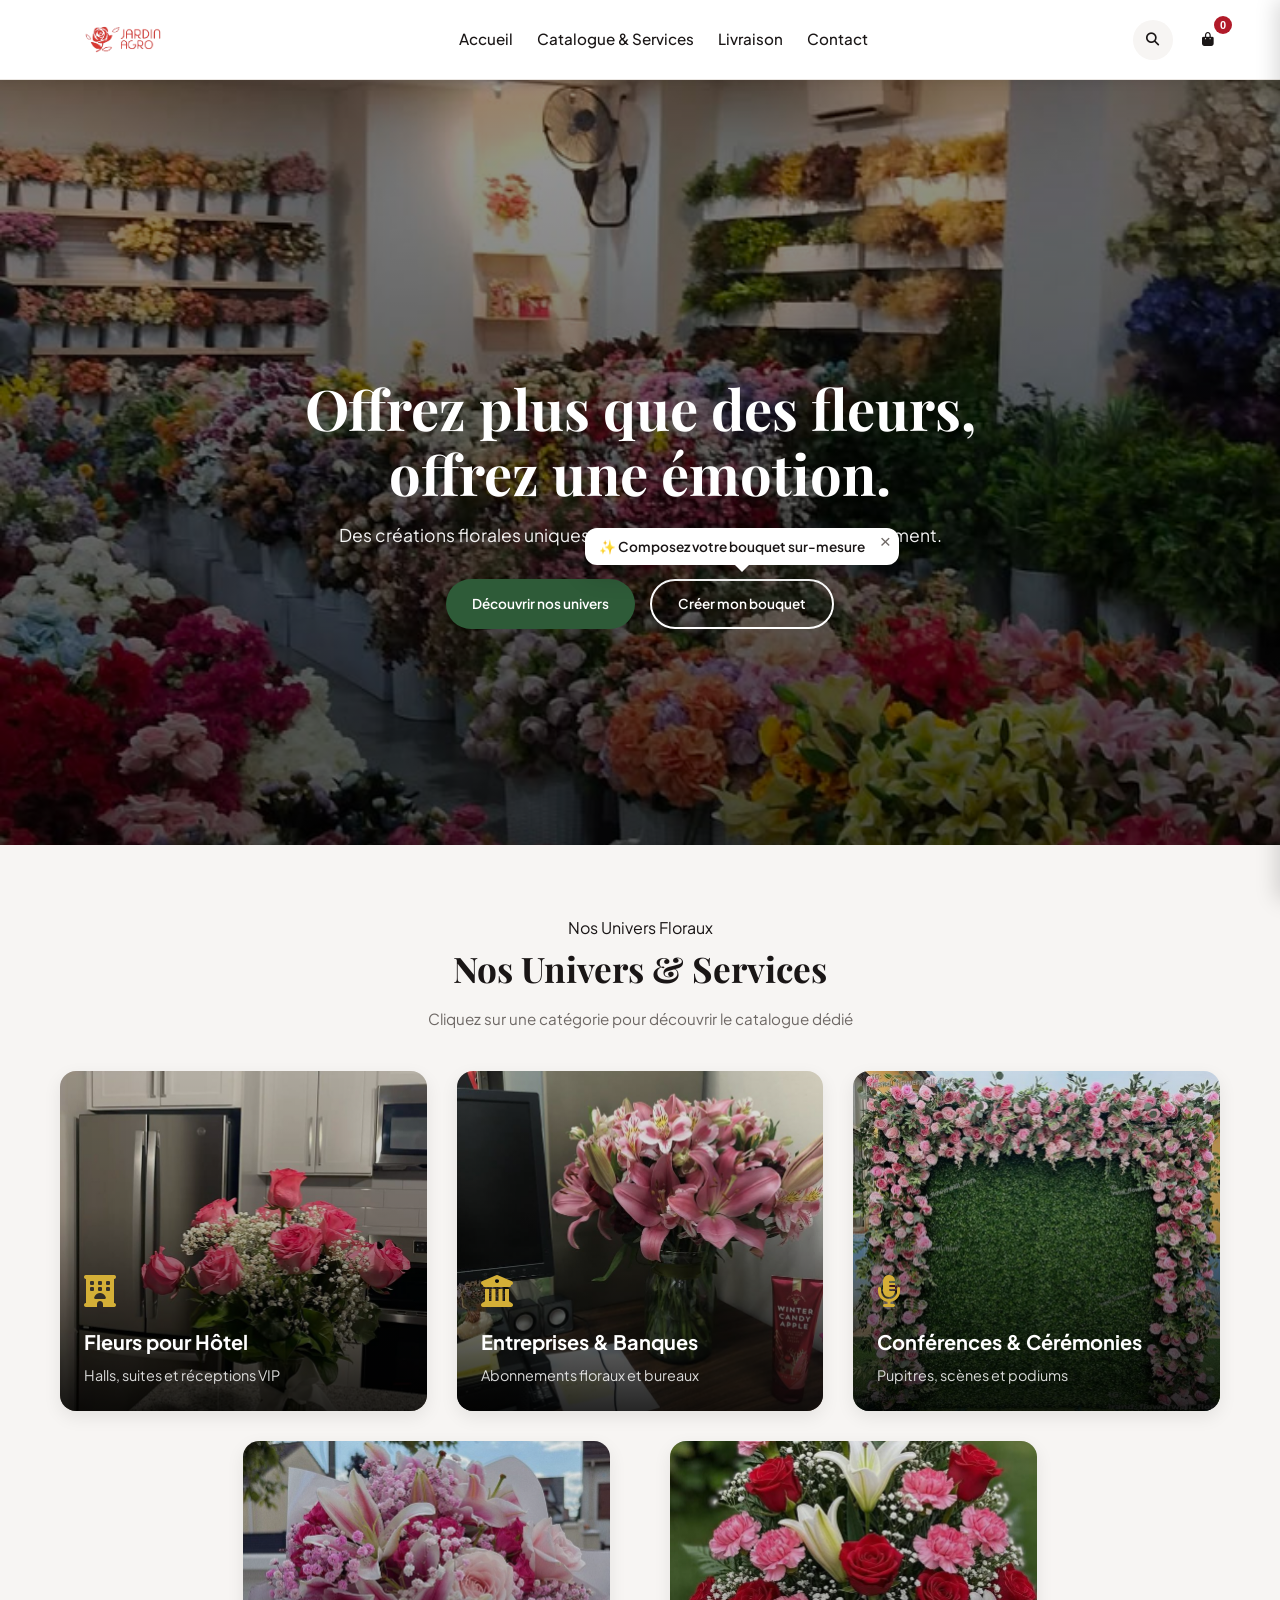
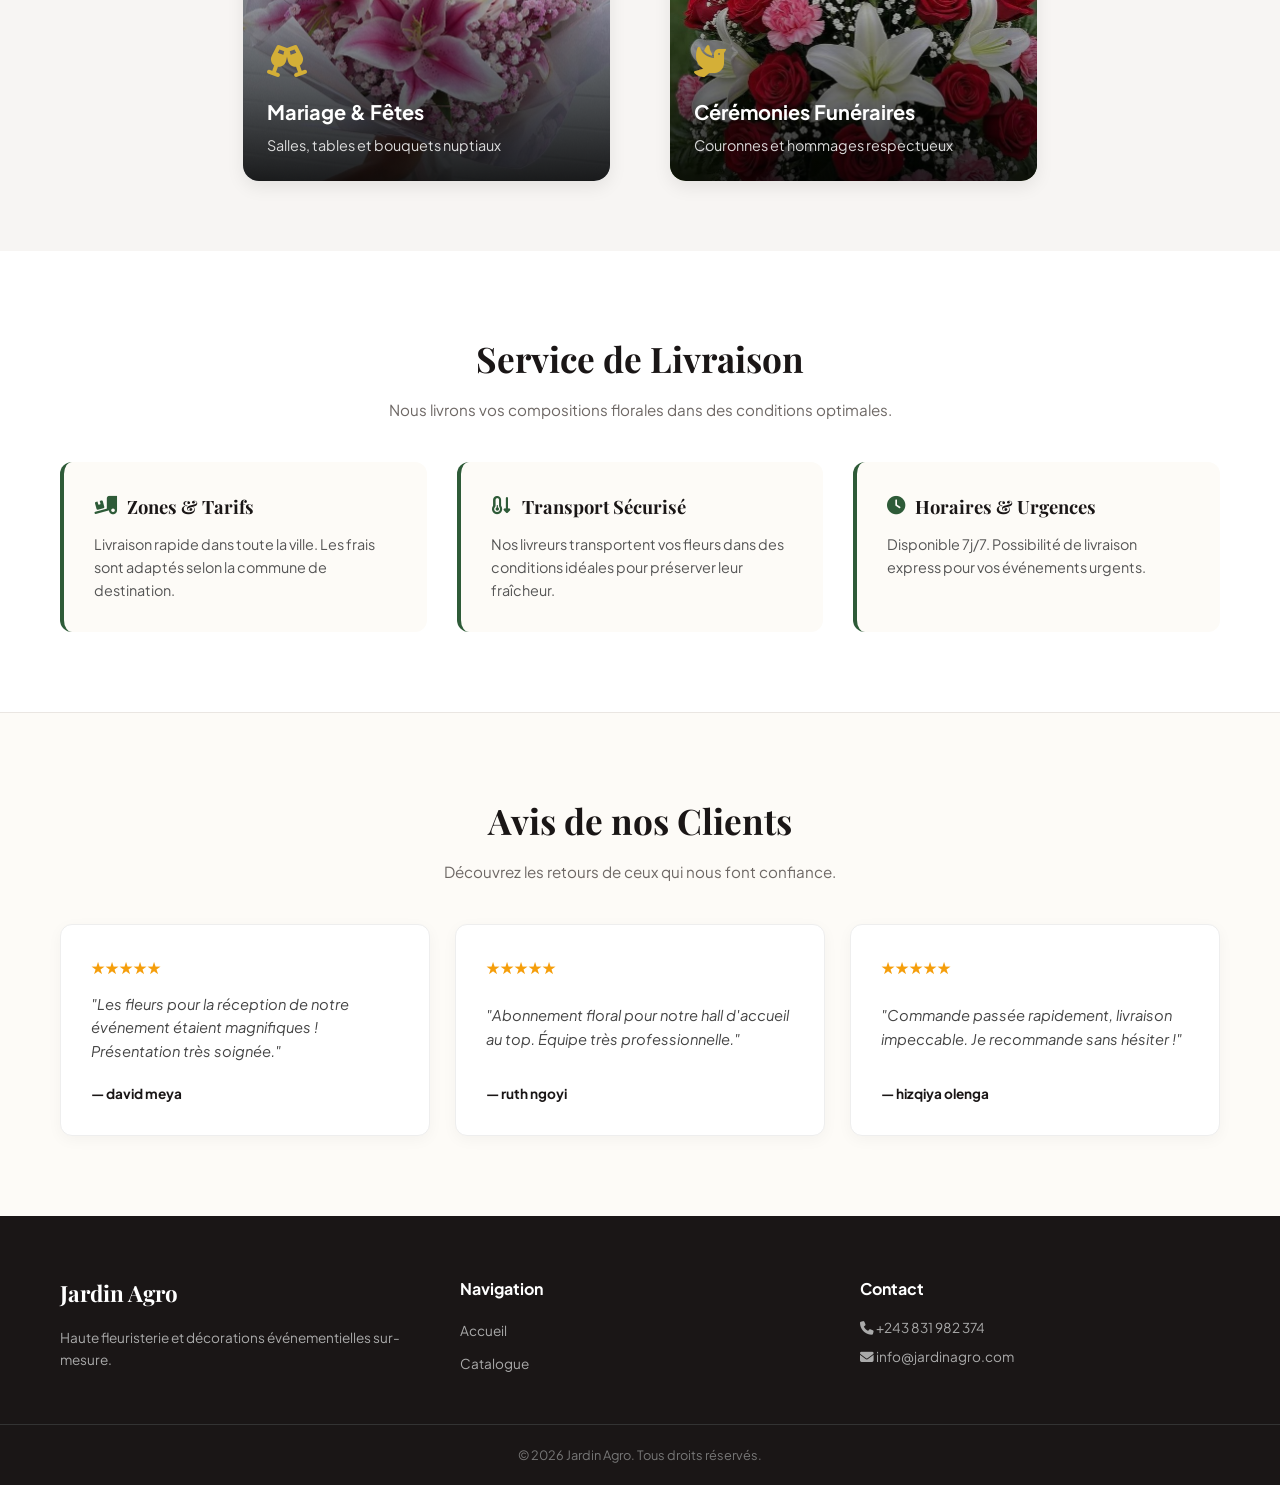
==== commit 116fbad3: "Update index.html" ====
--- a/index.html
+++ b/index.html
@@ -405,7 +405,7 @@
           }
         });
       }
-  </script>
+  
 <!-- BOUTON FAQ FLOTTANT -->
 <!-- BOUTON FAQ FLOTTANT -->
 <script src="js/chatbot.js" defer></script>
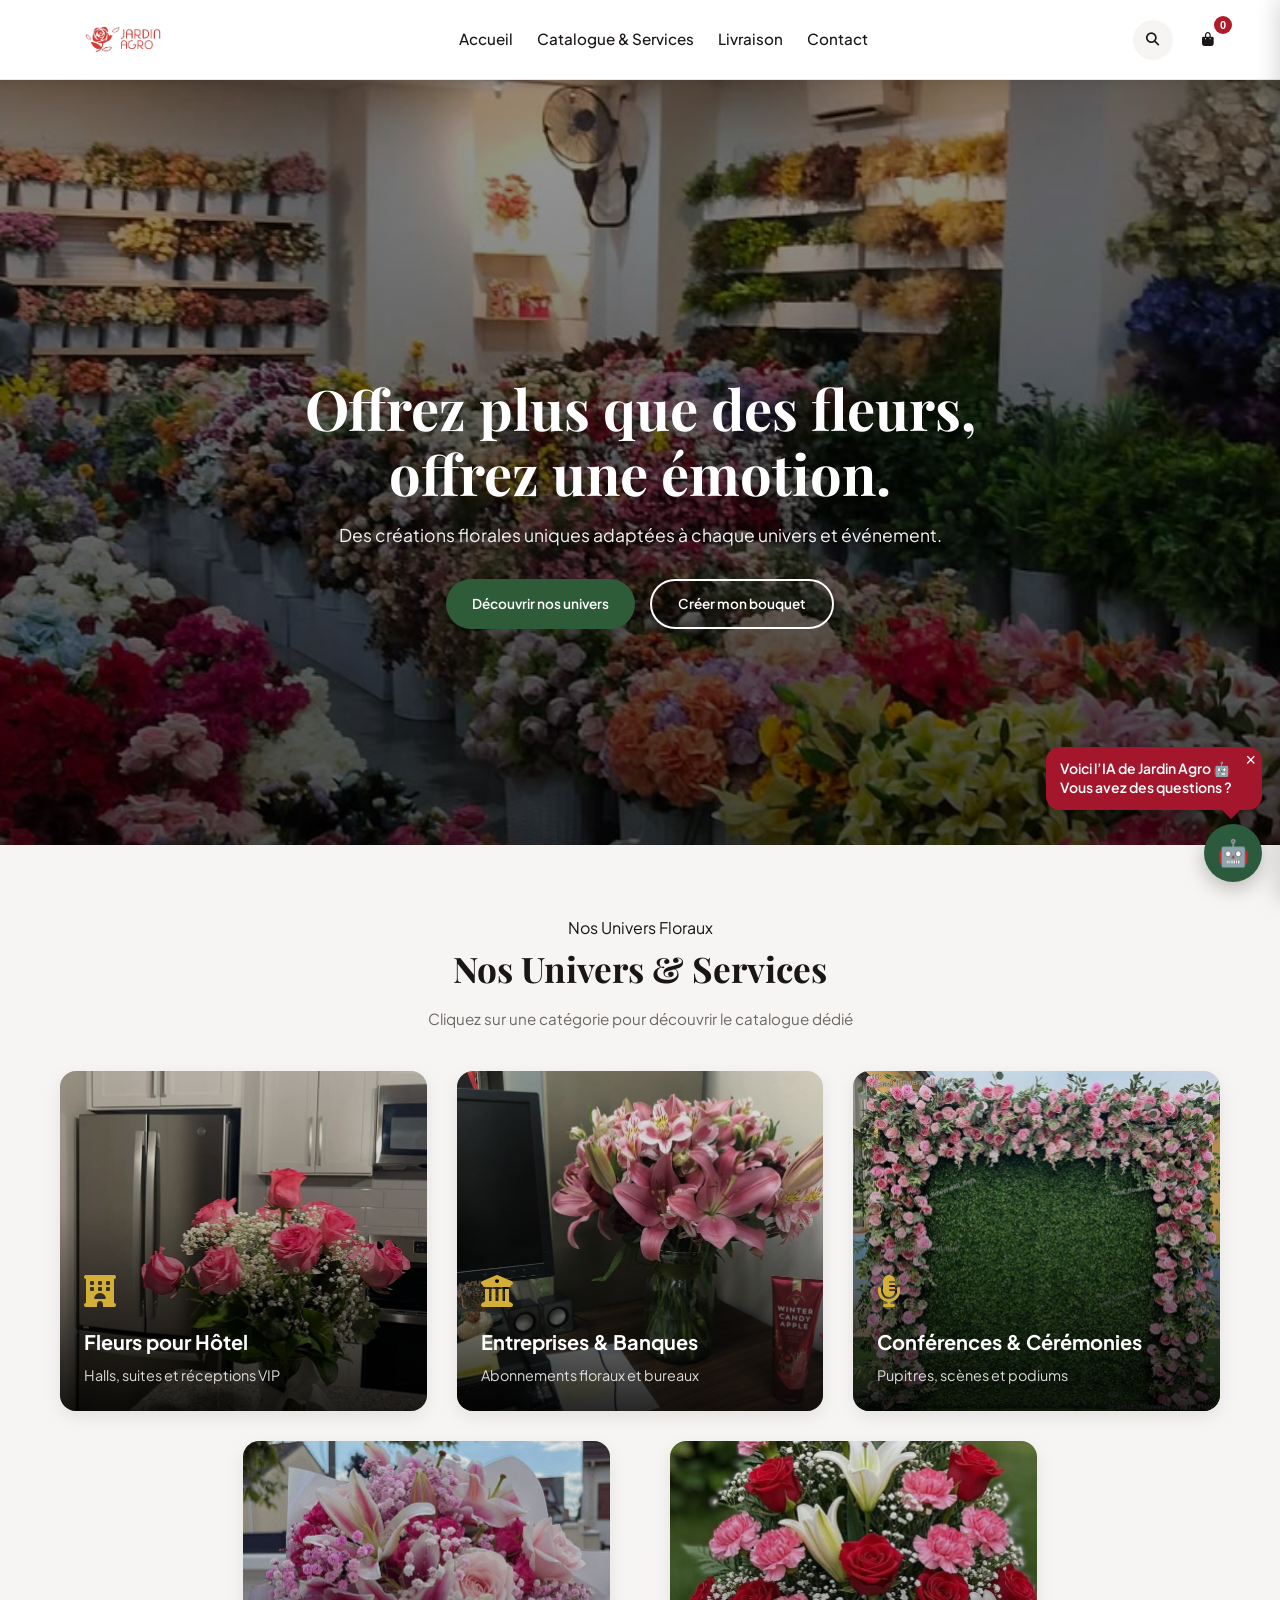
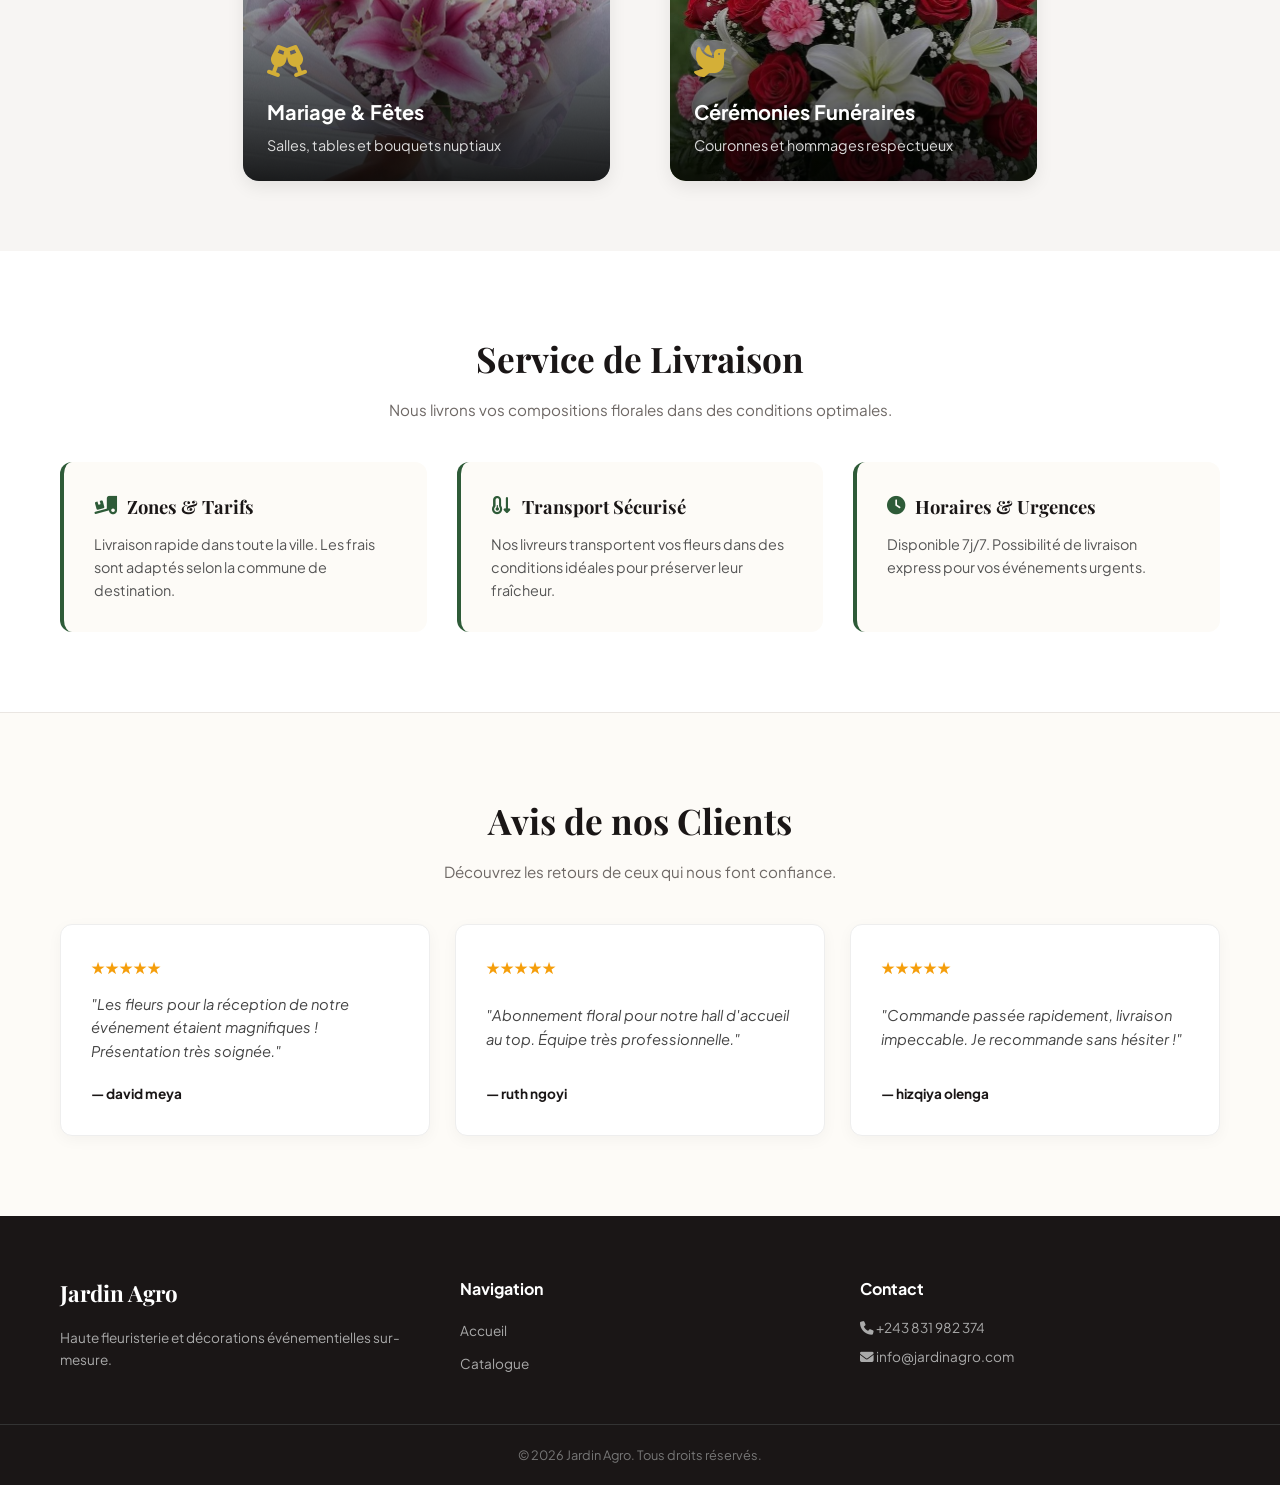
==== commit d3078f65: "Update index.html" ====
--- a/index.html
+++ b/index.html
@@ -406,10 +406,11 @@
         });
       }
   
-<!-- BOUTON FAQ FLOTTANT -->
-<!-- BOUTON FAQ FLOTTANT -->
-<script src="js/chatbot.js" defer></script>
+/*<!-- BOUTON FAQ FLOTTANT -->
+<!-- BOUTON FAQ FLOTTANT -->*/
+
 </style>
  <script src="js/hint-bouquet.js" defer></script>
+  <script src="js/chatbot.js" defer></script>
 </body>
 </html>
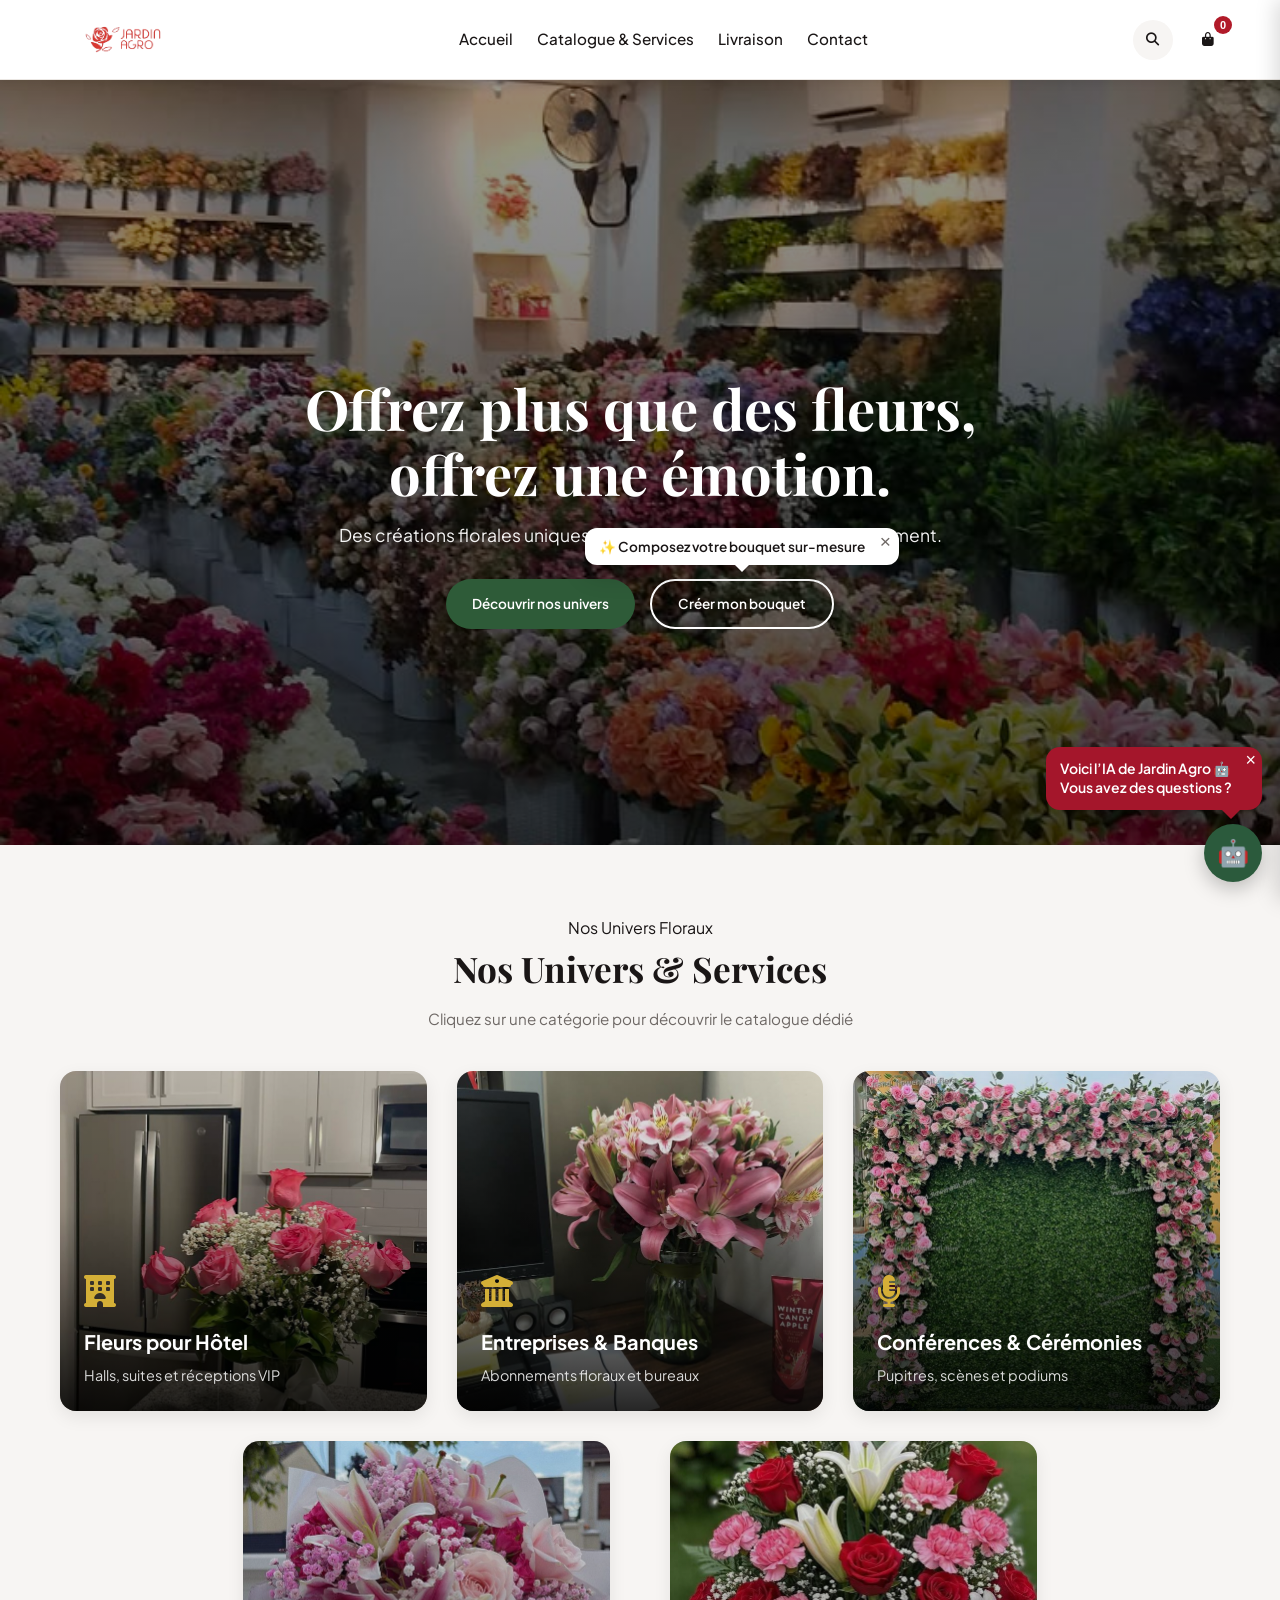
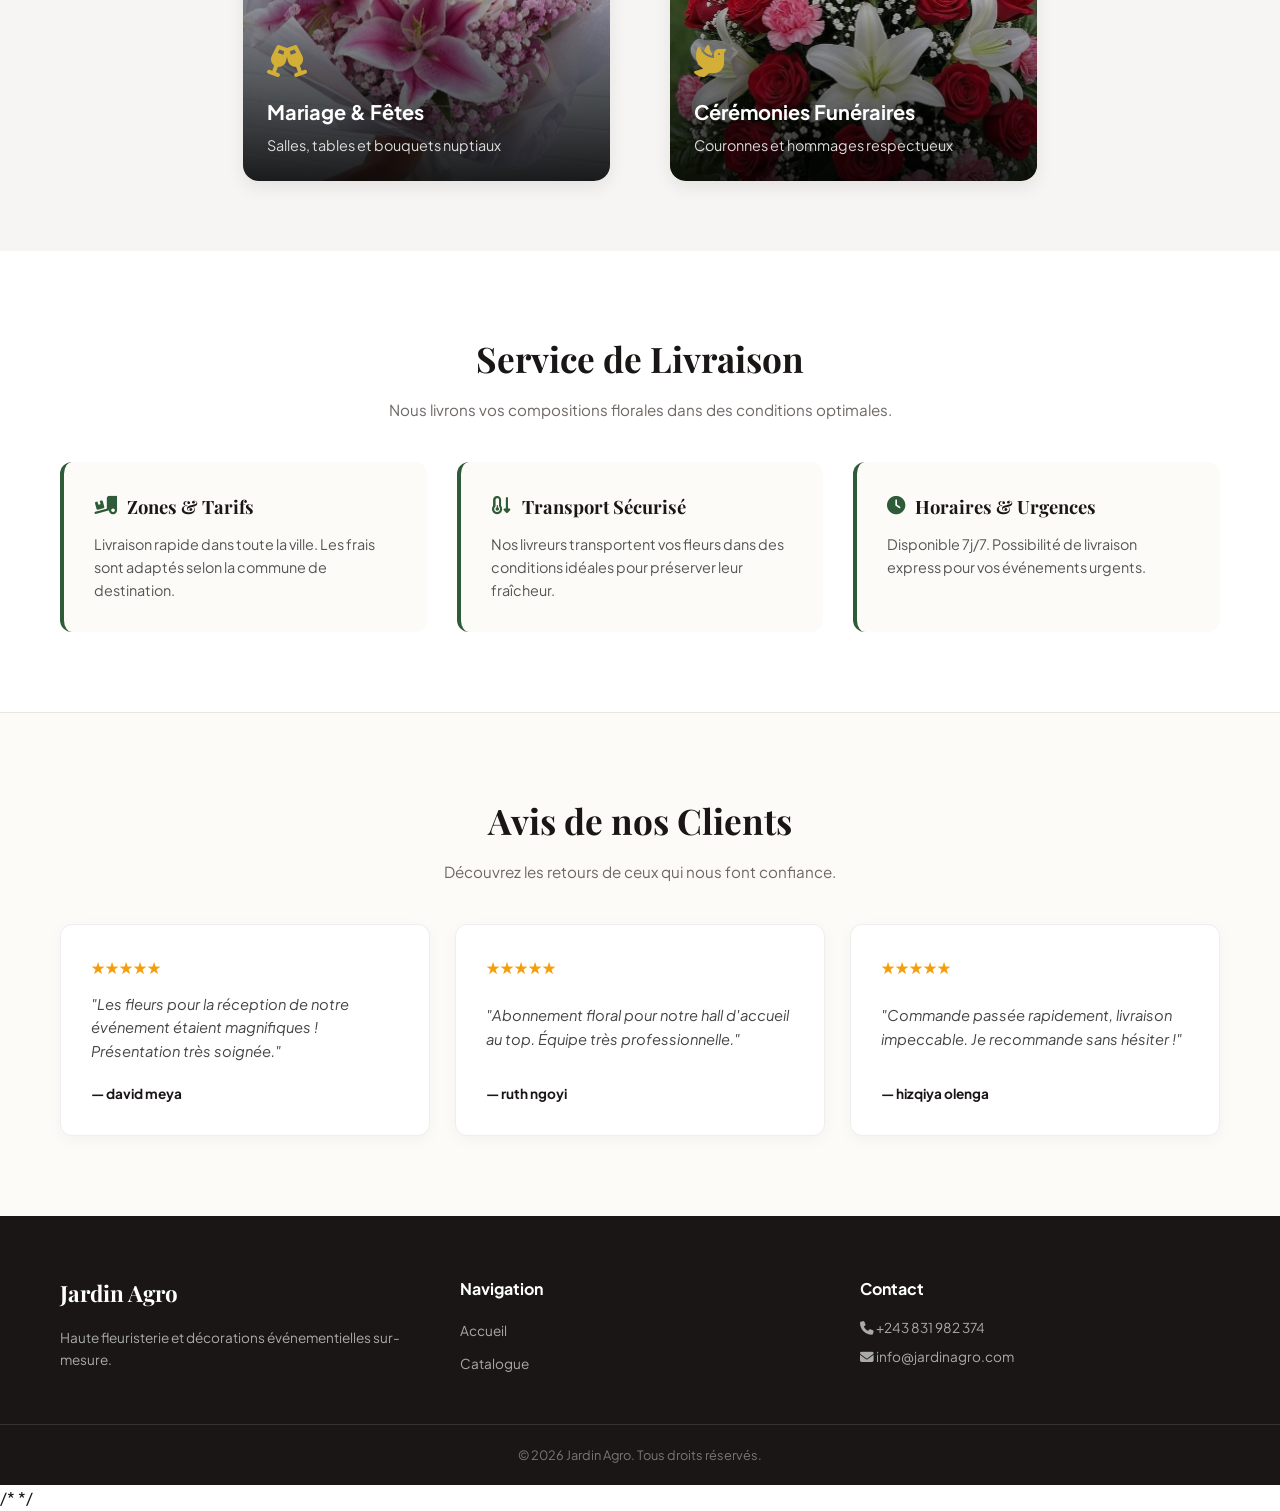
==== commit d7ed0b54: "Update index.html" ====
--- a/index.html
+++ b/index.html
@@ -405,11 +405,10 @@
           }
         });
       }
-  
+        </script>
 /*<!-- BOUTON FAQ FLOTTANT -->
 <!-- BOUTON FAQ FLOTTANT -->*/
 
-</style>
  <script src="js/hint-bouquet.js" defer></script>
   <script src="js/chatbot.js" defer></script>
 </body>
